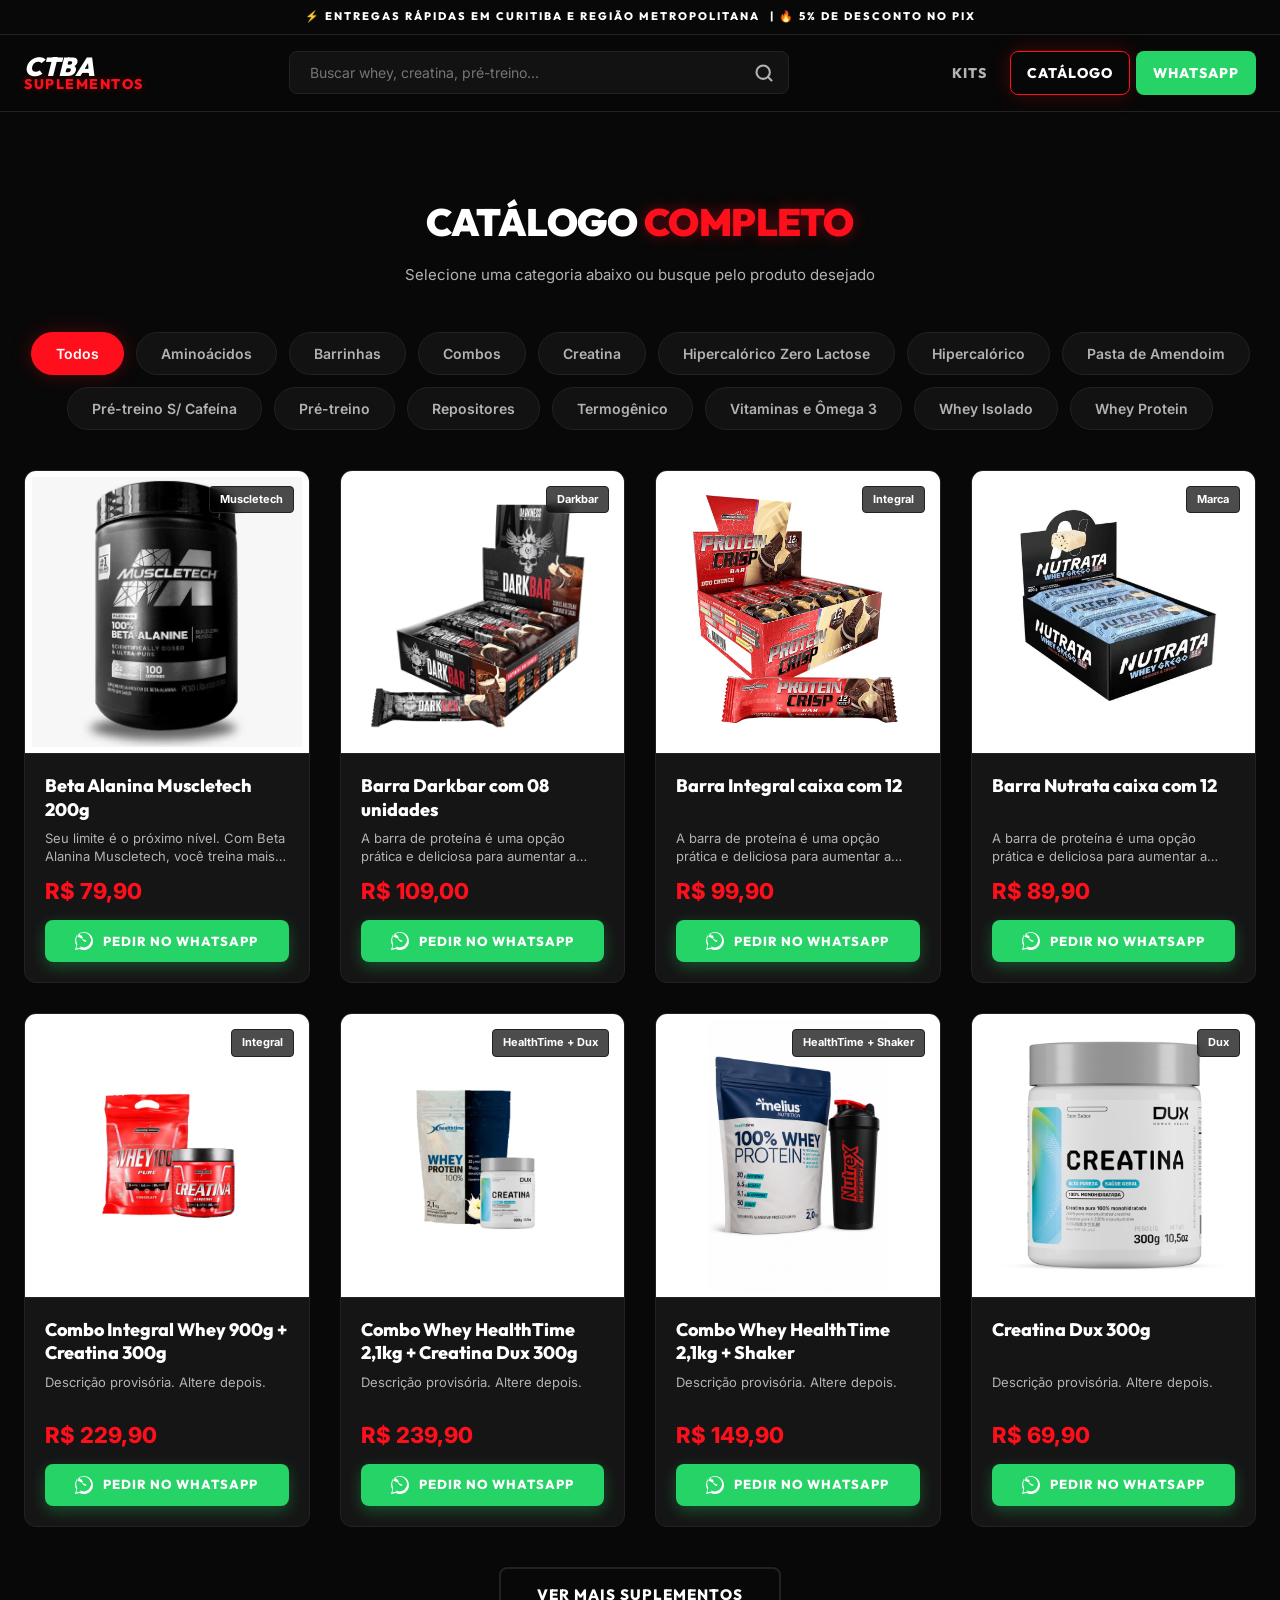
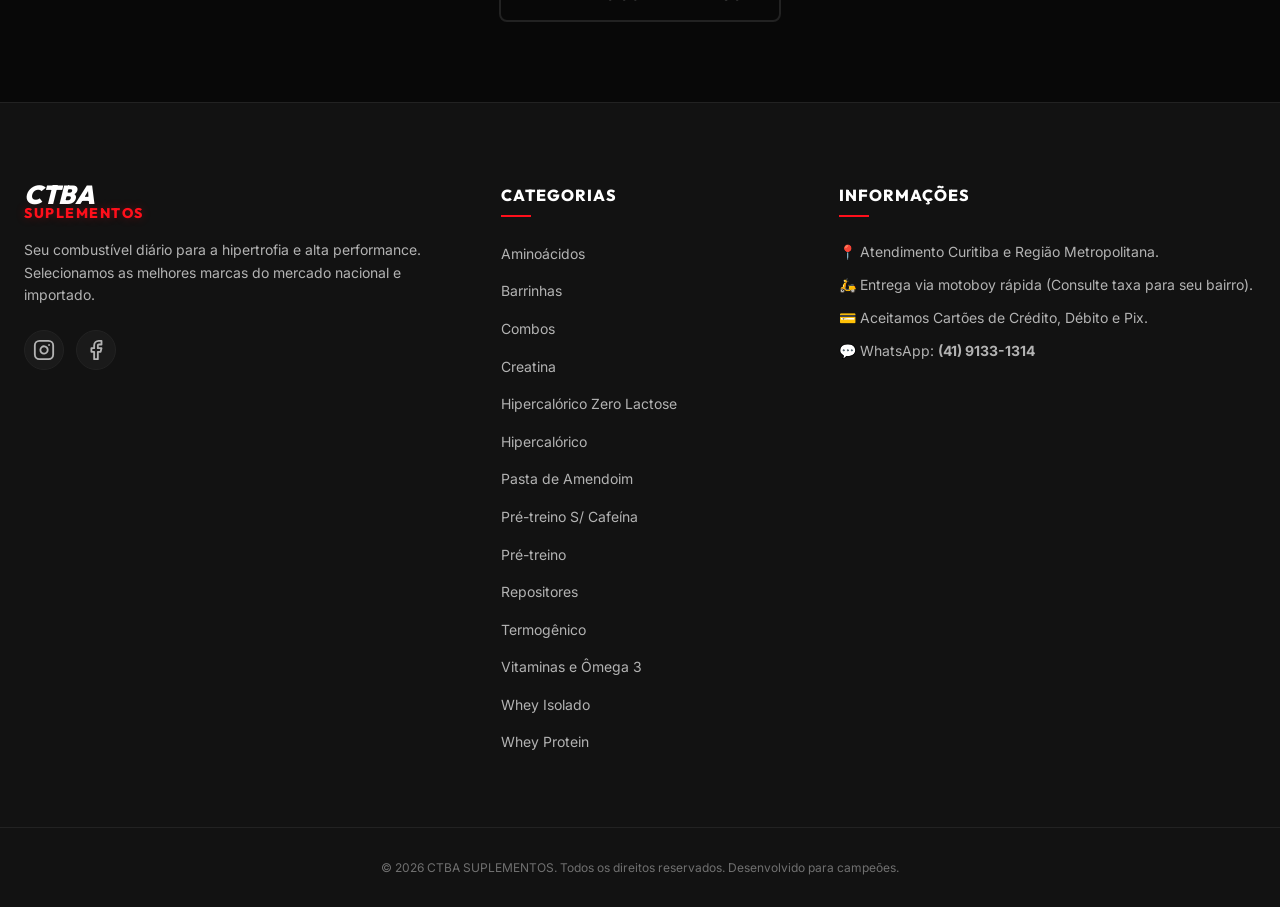
==== catalogo.html @ a67e17c1 "atualizacao catalogo" ====
<!DOCTYPE html>
<!-- teste de deploy -->
<html lang="pt-BR">
<head>
    <meta charset="UTF-8">
    <meta name="viewport" content="width=device-width, initial-scale=1.0">
    <meta name="description" content="Catálogo completo da Ctbasuplementos: whey, creatina, pré-treino, hipercalóricos, combos e mais. Escolha a categoria e peça direto no WhatsApp.">
    <title>Catálogo | Ctbasuplementos</title>
    <link rel="icon" type="image/jpeg" href="assets/favicon.jpg">
    <!-- Google Fonts: Outfit (heavy headlines) & Inter (clean reading) -->
    <link rel="preconnect" href="https://fonts.googleapis.com">
    <link rel="preconnect" href="https://fonts.gstatic.com" crossorigin>
    <link href="https://fonts.googleapis.com/css2?family=Inter:wght@300;400;500;600;700&family=Outfit:wght@600;800;900&display=swap" rel="stylesheet">
    <!-- Main Stylesheet -->
    <link rel="stylesheet" href="style.css">
</head>
<body data-page="catalogo">
    <!-- Top Alert Bar -->
    <div class="top-bar">
        <span>⚡ ENTREGAS RÁPIDAS EM CURITIBA E REGIÃO METROPOLITANA</span>
        <span class="desktop-only">| 🔥 5% DE DESCONTO NO PIX</span>
    </div>

    <!-- Header Section -->
    <header class="main-header">
        <div class="header-container">
            <a href="index.html" class="logo" aria-label="CTBA Suplementos - página inicial">
                <span class="logo-ctba">CTBA</span>
                <span class="logo-sups">SUPLEMENTOS</span>
            </a>

            <div class="search-container desktop-only">
                <input type="text" id="search-input-desktop" placeholder="Buscar whey, creatina, pré-treino...">
                <button class="search-btn" aria-label="Pesquisar">
                    <svg viewBox="0 0 24 24" width="20" height="20" stroke="currentColor" stroke-width="2.5" fill="none" stroke-linecap="round" stroke-linejoin="round"><circle cx="11" cy="11" r="8"></circle><line x1="21" y1="21" x2="16.65" y2="16.65"></line></svg>
                </button>
            </div>

            <!-- Menu principal: barra no desktop, painel com hambúrguer no celular -->
            <nav id="main-nav" class="main-nav" aria-label="Menu principal">
                <a href="index.html" class="nav-link">Kits</a>
                <a href="catalogo.html" class="nav-link active" aria-current="page">Catálogo</a>
                <a href="https://wa.me/554191331314?text=Ol%C3%A1%2C+gostaria+de+tirar+d%C3%BAvidas+sobre+suplementos%21" target="_blank" rel="noopener" class="nav-link nav-whatsapp">WhatsApp</a>
            </nav>

            <button id="menu-toggle" class="menu-toggle" aria-label="Abrir menu" aria-expanded="false" aria-controls="main-nav">
                <span class="menu-bar"></span>
                <span class="menu-bar"></span>
                <span class="menu-bar"></span>
            </button>
        </div>
    </header>

    <!-- Mobile Search Bar (Sticky/Visible on Mobile) -->
    <div class="mobile-search-bar container mobile-only">
        <div class="search-container">
            <input type="text" id="search-input-mobile" placeholder="Buscar whey, creatina, pré-treino...">
            <button class="search-btn" aria-label="Pesquisar">
                <svg viewBox="0 0 24 24" width="20" height="20" stroke="currentColor" stroke-width="2.5" fill="none" stroke-linecap="round" stroke-linejoin="round"><circle cx="11" cy="11" r="8"></circle><line x1="21" y1="21" x2="16.65" y2="16.65"></line></svg>
            </button>
        </div>
    </div>

    <!-- Catálogo completo com filtro por categoria -->
    <section id="catalogo" class="catalog-section container">
        <div class="section-header">
            <h1 class="section-title">CATÁLOGO <span class="highlight-text">COMPLETO</span></h1>
            <p class="section-subtitle">Selecione uma categoria abaixo ou busque pelo produto desejado</p>
        </div>

        <!-- Filtros por categoria (gerados a partir de CATEGORIES em produtos.js) -->
        <div id="category-filters" class="category-filters" role="group" aria-label="Filtrar por categoria"></div>

        <!-- Active Filters Indicator / Search Status -->
        <div id="search-status" class="search-status hidden">
            <span>Resultados para "<strong id="search-query-display"></strong>"</span>
            <button id="clear-search-btn">Limpar Filtro</button>
        </div>

        <!-- Products Grid -->
        <div id="products-grid" class="products-grid">
            <div class="loading-products">Carregando produtos...</div>
        </div>

        <div id="load-more-container" class="load-more-container hidden">
            <button id="load-more-btn" class="btn btn-outline btn-lg fade-in">Ver mais suplementos</button>
        </div>
    </section>

    <!-- Footer -->
    <footer class="main-footer">
        <div class="container footer-grid">
            <div class="footer-brand">
                <a href="index.html" class="logo">
                    <span class="logo-ctba">CTBA</span>
                    <span class="logo-sups">SUPLEMENTOS</span>
                </a>
                <p class="footer-desc">Seu combustível diário para a hipertrofia e alta performance. Selecionamos as melhores marcas do mercado nacional e importado.</p>
                <div class="social-links">
                    <a href="#" aria-label="Instagram">
                        <svg viewBox="0 0 24 24" width="22" height="22" stroke="currentColor" stroke-width="2" fill="none" stroke-linecap="round" stroke-linejoin="round"><rect x="2" y="2" width="20" height="20" rx="5" ry="5"></rect><path d="M16 11.37A4 4 0 1 1 12.63 8 4 4 0 0 1 16 11.37z"></path><line x1="17.5" y1="6.5" x2="17.51" y2="6.5"></line></svg>
                    </a>
                    <a href="#" aria-label="Facebook">
                        <svg viewBox="0 0 24 24" width="22" height="22" stroke="currentColor" stroke-width="2" fill="none" stroke-linecap="round" stroke-linejoin="round"><path d="M18 2h-3a5 5 0 0 0-5 5v3H7v4h3v8h4v-8h3l1-4h-4V7a1 1 0 0 1 1-1h3z"></path></svg>
                    </a>
                </div>
            </div>

            <div class="footer-links">
                <h4>Categorias</h4>
                <ul>
                    <li><a href="catalogo.html?categoria=aminoacidos" class="cat-link">Aminoácidos</a></li>
                    <li><a href="catalogo.html?categoria=barrinhas" class="cat-link">Barrinhas</a></li>
                    <li><a href="catalogo.html?categoria=combos" class="cat-link">Combos</a></li>
                    <li><a href="catalogo.html?categoria=creatina" class="cat-link">Creatina</a></li>
                    <li><a href="catalogo.html?categoria=hiper-sem-lac" class="cat-link">Hipercalórico Zero Lactose</a></li>
                    <li><a href="catalogo.html?categoria=hipercalorico" class="cat-link">Hipercalórico</a></li>
                    <li><a href="catalogo.html?categoria=pasta-de-amendoim" class="cat-link">Pasta de Amendoim</a></li>
                    <li><a href="catalogo.html?categoria=pre-sem-cafeina" class="cat-link">Pré-treino S/ Cafeína</a></li>
                    <li><a href="catalogo.html?categoria=pre-treino" class="cat-link">Pré-treino</a></li>
                    <li><a href="catalogo.html?categoria=repositores" class="cat-link">Repositores</a></li>
                    <li><a href="catalogo.html?categoria=termogenico" class="cat-link">Termogênico</a></li>
                    <li><a href="catalogo.html?categoria=vitaminas%20e%20omega%203" class="cat-link">Vitaminas e Ômega 3</a></li>
                    <li><a href="catalogo.html?categoria=whey-iso" class="cat-link">Whey Isolado</a></li>
                    <li><a href="catalogo.html?categoria=whey-protein" class="cat-link">Whey Protein</a></li>
                </ul>
            </div>

            <div class="footer-info">
                <h4>Informações</h4>
                <p>📍 Atendimento Curitiba e Região Metropolitana.</p>
                <p>🛵 Entrega via motoboy rápida (Consulte taxa para seu bairro).</p>
                <p>💳 Aceitamos Cartões de Crédito, Débito e Pix.</p>
                <p>💬 WhatsApp: <strong>(41) 9133-1314</strong></p>
            </div>
        </div>
        <div class="footer-bottom">
            <p>&copy; 2026 CTBA SUPLEMENTOS. Todos os direitos reservados. Desenvolvido para campeões.</p>
        </div>
    </footer>

    <!-- Scripts -->
    <script src="produtos.js"></script>
    <script src="app.js"></script>
</body>
</html>
---- style.css ----
/* ==========================================================================
   CTBA SUPLEMENTOS - Design System (Dark + Hardcore Red Theme)
   ========================================================================== */

:root {
    /* Color Palette */
    --bg-primary: #080808;
    --bg-secondary: #121212;
    --bg-tertiary: #1a1a1a;
    --bg-card: #151515;
    
    --accent-red: #ff0f1b;
    --accent-red-hover: #d1000b;
    --accent-red-rgb: 255, 15, 27;
    --accent-green: #25d366; /* WhatsApp Green */
    --accent-green-hover: #128c7e;
    
    --text-primary: #ffffff;
    --text-secondary: #b3b3b3;
    --text-muted: #707070;
    
    --border-color: #222222;
    --border-glow: rgba(255, 15, 27, 0.2);
    --border-glow-hover: rgba(255, 15, 27, 0.6);
    
    /* Typography */
    --font-headings: 'Outfit', 'Segoe UI Black', 'Impact', 'Arial Black', sans-serif;
    --font-body: 'Inter', 'Segoe UI', -apple-system, sans-serif;
    
    /* Transitions & Shadows */
    --transition-fast: 0.2s cubic-bezier(0.4, 0, 0.2, 1);
    --transition-smooth: 0.3s cubic-bezier(0.4, 0, 0.2, 1);
    --shadow-main: 0 10px 30px rgba(0, 0, 0, 0.7);
    --shadow-glow: 0 0 20px rgba(255, 15, 27, 0.25);
    --shadow-glow-strong: 0 0 35px rgba(255, 15, 27, 0.55);
}

/* ==========================================================================
   Base & Reset
   ========================================================================== */
* {
    margin: 0;
    padding: 0;
    box-sizing: border-box;
    scroll-behavior: smooth;
}

body {
    background-color: var(--bg-primary);
    color: var(--text-primary);
    font-family: var(--font-body);
    line-height: 1.6;
    overflow-x: hidden;
}

a {
    color: inherit;
    text-decoration: none;
    transition: var(--transition-fast);
}

button, input {
    font-family: inherit;
}

button {
    cursor: pointer;
    border: none;
    background: none;
    transition: var(--transition-fast);
}

.container {
    width: 100%;
    max-width: 1280px;
    margin: 0 auto;
    padding: 0 24px;
}

.highlight-text {
    color: var(--accent-red);
    text-shadow: 0 0 15px rgba(255, 15, 27, 0.4);
}

.hidden {
    display: none !important;
}

/* Scrollbar customization */
::-webkit-scrollbar {
    width: 8px;
}
::-webkit-scrollbar-track {
    background: var(--bg-primary);
}
::-webkit-scrollbar-thumb {
    background: var(--bg-tertiary);
    border-radius: 4px;
    border: 2px solid var(--bg-primary);
}
::-webkit-scrollbar-thumb:hover {
    background: var(--accent-red);
}

/* ==========================================================================
   Helper Utilities
   ========================================================================== */
.desktop-only {
    display: flex;
}
.mobile-only {
    display: none;
}

@media (max-width: 768px) {
    .desktop-only {
        display: none !important;
    }
    .mobile-only {
        display: block !important;
    }
}

/* ==========================================================================
   Top Alert Bar
   ========================================================================== */
.top-bar {
    background-color: var(--bg-primary);
    color: #fff;
    font-family: var(--font-headings);
    font-size: 11px;
    font-weight: 800;
    letter-spacing: 2px;
    text-align: center;
    padding: 8px 12px;
    border-bottom: 1px solid var(--border-color);
    display: flex;
    justify-content: center;
    align-items: center;
    gap: 10px;
}
.top-bar span {
    animation: pulseGlow 2s infinite alternate;
}

@keyframes pulseGlow {
    0% { opacity: 0.8; }
    100% { opacity: 1; text-shadow: 0 0 8px rgba(255, 15, 27, 0.5); }
}

/* ==========================================================================
   Header Section
   ========================================================================== */
.main-header {
    background-color: rgba(8, 8, 8, 0.9);
    backdrop-filter: blur(12px);
    border-bottom: 1px solid var(--border-color);
    position: sticky;
    top: 0;
    z-index: 100;
    transition: var(--transition-fast);
}

.header-container {
    max-width: 1280px;
    margin: 0 auto;
    padding: 16px 24px;
    display: flex;
    justify-content: space-between;
    align-items: center;
    gap: 20px;
}

/* Logo Design */
.logo {
    display: flex;
    flex-direction: column;
    line-height: 0.9;
    font-family: var(--font-headings);
}
.logo-ctba {
    font-size: 26px;
    font-weight: 900;
    font-style: italic;
    color: var(--text-primary);
    letter-spacing: -0.5px;
}
.logo-sups {
    font-size: 14px;
    font-weight: 800;
    color: var(--accent-red);
    letter-spacing: 1.5px;
    text-shadow: 0 0 10px rgba(255, 15, 27, 0.3);
}

/* Search Containers */
.search-container {
    position: relative;
    flex: 1;
    max-width: 500px;
    display: flex;
    align-items: center;
}

.search-container input {
    width: 100%;
    background-color: var(--bg-secondary);
    border: 1px solid var(--border-color);
    color: var(--text-primary);
    padding: 12px 50px 12px 20px;
    border-radius: 8px;
    font-size: 14px;
    outline: none;
    transition: var(--transition-fast);
}

.search-container input:focus {
    border-color: var(--accent-red);
    box-shadow: 0 0 15px rgba(255, 15, 27, 0.15);
}

.search-btn {
    position: absolute;
    right: 15px;
    color: var(--text-secondary);
    display: flex;
    align-items: center;
    justify-content: center;
}

.search-container input:focus + .search-btn {
    color: var(--accent-red);
}

/* Header Actions */
.cart-btn {
    background-color: var(--bg-secondary);
    border: 1px solid var(--border-color);
    color: var(--text-primary);
    padding: 10px 16px;
    border-radius: 8px;
    display: flex;
    align-items: center;
    gap: 12px;
    position: relative;
}

.cart-btn:hover {
    border-color: var(--accent-red);
    box-shadow: var(--shadow-glow);
}

.cart-icon-wrapper {
    position: relative;
    display: inline-flex;
}

.cart-badge {
    background-color: var(--accent-red);
    color: #fff;
    font-family: var(--font-headings);
    font-size: 10px;
    font-weight: 900;
    min-width: 18px;
    height: 18px;
    padding: 0 4px;
    border-radius: 50%;
    display: flex;
    justify-content: center;
    align-items: center;
    position: absolute;
    top: -8px;
    right: -10px;
    border: 2px solid var(--bg-secondary);
    animation: badgePop 0.3s cubic-bezier(0.175, 0.885, 0.32, 1.275);
}

.cart-label {
    font-size: 14px;
    font-weight: 700;
    letter-spacing: 0.5px;
}

@keyframes badgePop {
    0% { transform: scale(0); }
    100% { transform: scale(1); }
}

/* Mobile Search Bar */
.mobile-search-bar {
    padding: 12px 24px;
    border-bottom: 1px solid var(--border-color);
}
.mobile-search-bar .search-container {
    max-width: 100%;
}

/* ==========================================================================
   Hero Section
   ========================================================================== */
.hero-section {
    position: relative;
    padding: 120px 0 100px 0;
    background: radial-gradient(circle at 70% 30%, rgba(255, 15, 27, 0.15) 0%, rgba(8, 8, 8, 0) 60%),
                linear-gradient(rgba(0,0,0,0.6), rgba(8, 8, 8, 1)),
                url('https://images.unsplash.com/photo-1517838277536-f5f99be501cd?q=80&w=1920&auto=format&fit=crop');
    background-size: cover;
    background-position: center;
    border-bottom: 1px solid var(--border-color);
    display: flex;
    align-items: center;
    overflow: hidden;
}

.hero-overlay {
    position: absolute;
    top: 0;
    left: 0;
    width: 100%;
    height: 100%;
    background: radial-gradient(ellipse at center, rgba(0, 0, 0, 0.2) 0%, rgba(8, 8, 8, 0.95) 100%);
    pointer-events: none;
}

.hero-content {
    position: relative;
    z-index: 2;
    max-width: 700px;
}

.hero-tag {
    color: var(--accent-red);
    font-family: var(--font-headings);
    font-weight: 900;
    letter-spacing: 3px;
    font-size: 13px;
    text-transform: uppercase;
    display: inline-block;
    margin-bottom: 15px;
    border-left: 3px solid var(--accent-red);
    padding-left: 10px;
}

.hero-title {
    font-family: var(--font-headings);
    font-size: 56px;
    font-weight: 900;
    line-height: 1.1;
    letter-spacing: -1px;
    margin-bottom: 20px;
}

.hero-subtitle {
    font-size: 18px;
    color: var(--text-secondary);
    margin-bottom: 35px;
    max-width: 600px;
}

.hero-buttons {
    display: flex;
    flex-wrap: wrap;
    gap: 15px;
}

/* ==========================================================================
   Buttons
   ========================================================================== */
.btn {
    display: inline-flex;
    align-items: center;
    justify-content: center;
    font-family: var(--font-headings);
    font-weight: 800;
    letter-spacing: 1px;
    border-radius: 8px;
    transition: var(--transition-smooth);
    padding: 12px 28px;
    font-size: 14px;
    text-transform: uppercase;
    gap: 10px;
}

.btn-lg {
    padding: 16px 36px;
    font-size: 15px;
}

.btn-sm {
    padding: 8px 18px;
    font-size: 12px;
}

.btn-primary {
    background-color: var(--accent-red);
    color: #fff;
    box-shadow: var(--shadow-glow);
}

.btn-primary:hover {
    background-color: var(--accent-red-hover);
    box-shadow: var(--shadow-glow-strong);
    transform: translateY(-2px);
}

.btn-outline {
    background-color: transparent;
    color: var(--text-primary);
    border: 2px solid var(--border-color);
}

.btn-outline:hover {
    border-color: var(--text-primary);
    transform: translateY(-2px);
}

.btn-success {
    background-color: var(--accent-green);
    color: #fff;
    box-shadow: 0 5px 15px rgba(37, 211, 102, 0.3);
}

.btn-success:hover {
    background-color: var(--accent-green-hover);
    box-shadow: 0 5px 25px rgba(37, 211, 102, 0.5);
    transform: translateY(-2px);
}

.btn-block {
    width: 100%;
}

.btn:disabled {
    background-color: var(--bg-tertiary) !important;
    color: var(--text-muted) !important;
    cursor: not-allowed;
    transform: none !important;
    box-shadow: none !important;
    border-color: var(--border-color) !important;
}

/* ==========================================================================
   Catalog & Filters Section
   ========================================================================== */
.catalog-section {
    padding: 80px 24px;
}

.section-header {
    text-align: center;
    margin-bottom: 45px;
}

.section-title {
    font-family: var(--font-headings);
    font-size: 38px;
    font-weight: 900;
    letter-spacing: -0.5px;
    margin-bottom: 10px;
}

.section-subtitle {
    color: var(--text-secondary);
    font-size: 15px;
}

/* Filters List */
.category-filters {
    display: flex;
    justify-content: center;
    flex-wrap: wrap;
    gap: 12px;
    margin-bottom: 40px;
}

.filter-btn {
    background-color: var(--bg-secondary);
    color: var(--text-secondary);
    border: 1px solid var(--border-color);
    padding: 12px 24px;
    border-radius: 30px;
    font-size: 14px;
    font-weight: 600;
    display: flex;
    align-items: center;
    gap: 10px;
    transition: var(--transition-fast);
}

.filter-btn:hover {
    color: var(--text-primary);
    border-color: var(--text-secondary);
    background-color: var(--bg-tertiary);
}

.filter-btn.active {
    background-color: var(--accent-red);
    color: #fff;
    border-color: var(--accent-red);
    box-shadow: var(--shadow-glow);
}

/* Active Search Status Indicator */
.search-status {
    display: flex;
    justify-content: space-between;
    align-items: center;
    background-color: var(--bg-secondary);
    border: 1px solid var(--border-color);
    padding: 12px 20px;
    border-radius: 8px;
    margin-bottom: 30px;
    font-size: 14px;
}
.search-status button {
    color: var(--accent-red);
    font-weight: 700;
}
.search-status button:hover {
    text-decoration: underline;
}

/* ==========================================================================
   Products Grid & Cards
   ========================================================================== */
.products-grid {
    display: grid;
    grid-template-columns: repeat(auto-fill, minmax(280px, 1fr));
    gap: 30px;
    min-height: 300px;
}

.loading-products {
    grid-column: 1 / -1;
    text-align: center;
    padding: 60px 0;
    color: var(--text-secondary);
    font-size: 16px;
    display: flex;
    flex-direction: column;
    align-items: center;
    gap: 15px;
}

/* Load More */
.load-more-container {
    display: flex;
    justify-content: center;
    margin-top: 40px;
}

.fade-in {
    animation: fadeIn 0.8s ease-in-out;
}

@keyframes fadeIn {
    from { opacity: 0; transform: translateY(10px); }
    to { opacity: 1; transform: translateY(0); }
}

/* Card Design */
.product-card {
    background-color: var(--bg-card);
    border: 1px solid var(--border-color);
    border-radius: 12px;
    overflow: hidden;
    display: flex;
    flex-direction: column;
    transition: var(--transition-smooth);
    position: relative;
}

.product-card:hover {
    transform: translateY(-8px);
    border-color: var(--accent-red);
    box-shadow: var(--shadow-glow);
}

.product-badge {
    position: absolute;
    top: 15px;
    left: 15px;
    background-color: var(--accent-red);
    color: #fff;
    font-family: var(--font-headings);
    font-size: 11px;
    font-weight: 900;
    letter-spacing: 1px;
    padding: 4px 10px;
    border-radius: 4px;
    z-index: 10;
}

.product-brand {
    position: absolute;
    top: 15px;
    right: 15px;
    background-color: rgba(0, 0, 0, 0.7);
    backdrop-filter: blur(4px);
    border: 1px solid var(--border-color);
    color: var(--text-primary);
    font-size: 11px;
    font-weight: 700;
    padding: 4px 10px;
    border-radius: 4px;
    z-index: 10;
}

/* Card Image Area */
.product-image-container {
    width: 100%;
    aspect-ratio: 1;
    overflow: hidden;
    position: relative;
    background-color: #0b0b0b;
    border-bottom: 1px solid var(--border-color);
}

.product-image-container img {
    width: 100%;
    height: 100%;
    object-fit: cover;
    transition: transform 0.5s cubic-bezier(0.4, 0, 0.2, 1);
}

.product-card:hover .product-image-container img {
    transform: scale(1.06);
}

/* Card Body Content */
.product-details {
    padding: 20px;
    display: flex;
    flex-direction: column;
    flex: 1;
}

.product-title {
    font-family: var(--font-headings);
    font-size: 18px;
    font-weight: 800;
    line-height: 1.3;
    margin-bottom: 8px;
    color: var(--text-primary);
    display: -webkit-box;
    -webkit-line-clamp: 2;
    line-clamp: 2;
    -webkit-box-orient: vertical;
    overflow: hidden;
    height: 46px; /* consistent title sizing */
}

.product-description {
    font-size: 13px;
    color: var(--text-secondary);
    margin-bottom: 15px;
    line-height: 1.4;
    display: -webkit-box;
    -webkit-line-clamp: 2;
    line-clamp: 2;
    -webkit-box-orient: vertical;
    overflow: hidden;
    height: 36px;
}

/* Prices */
.product-price-box {
    margin-top: auto;
    margin-bottom: 18px;
    display: flex;
    flex-direction: column;
}

.old-price {
    font-size: 13px;
    color: var(--text-muted);
    text-decoration: line-through;
    margin-bottom: 2px;
}

.current-price {
    font-size: 22px;
    font-weight: 800;
    color: var(--accent-red);
    line-height: 1;
}

.pix-note {
    font-size: 11px;
    color: var(--text-secondary);
    margin-top: 4px;
}

/* Card CTA Buttons */
.product-actions {
    display: grid;
    grid-template-columns: 1fr auto;
    gap: 8px;
}

.product-actions .btn-primary {
    font-size: 12px;
    padding: 10px 14px;
}

.product-actions .btn-add-cart {
    background-color: var(--bg-tertiary);
    border: 1px solid var(--border-color);
    color: var(--text-primary);
    width: 42px;
    height: 42px;
    border-radius: 8px;
    display: flex;
    justify-content: center;
    align-items: center;
}

.product-actions .btn-add-cart:hover {
    border-color: var(--accent-red);
    color: var(--accent-red);
    background-color: rgba(255, 15, 27, 0.05);
}

/* ==========================================================================
   Virtual Cart Drawer
   ========================================================================== */
.cart-drawer {
    position: fixed;
    top: 0;
    right: 0;
    width: 100%;
    height: 100%;
    z-index: 1000;
    visibility: hidden;
    transition: visibility var(--transition-smooth);
}

.cart-drawer.active {
    visibility: visible;
}

.cart-overlay {
    position: absolute;
    top: 0;
    left: 0;
    width: 100%;
    height: 100%;
    background-color: rgba(0, 0, 0, 0.75);
    backdrop-filter: blur(6px);
    opacity: 0;
    transition: opacity var(--transition-smooth);
}

.cart-drawer.active .cart-overlay {
    opacity: 1;
}

.cart-content {
    position: absolute;
    top: 0;
    right: -450px;
    width: 100%;
    max-width: 450px;
    height: 100%;
    background-color: var(--bg-secondary);
    border-left: 1px solid var(--border-color);
    box-shadow: -10px 0 40px rgba(0, 0, 0, 0.8);
    display: flex;
    flex-direction: column;
    transition: right var(--transition-smooth);
}

.cart-drawer.active .cart-content {
    right: 0;
}

/* Cart Header */
.cart-header {
    padding: 24px;
    border-bottom: 1px solid var(--border-color);
    display: flex;
    justify-content: space-between;
    align-items: center;
}

.cart-header h3 {
    font-family: var(--font-headings);
    font-size: 20px;
    font-weight: 800;
}

.close-btn {
    color: var(--text-secondary);
    padding: 4px;
    border-radius: 50%;
    display: flex;
    align-items: center;
    justify-content: center;
}

.close-btn:hover {
    color: var(--accent-red);
    background-color: var(--bg-tertiary);
}

/* Cart Items Container */
.cart-items {
    flex: 1;
    overflow-y: auto;
    padding: 24px;
    display: flex;
    flex-direction: column;
    gap: 20px;
}

.cart-empty-message {
    text-align: center;
    margin: auto 0;
    color: var(--text-secondary);
    display: flex;
    flex-direction: column;
    align-items: center;
    gap: 15px;
}
.cart-empty-message p {
    font-size: 14px;
}

/* Cart Item Card */
.cart-item {
    display: flex;
    gap: 16px;
    border-bottom: 1px solid var(--border-color);
    padding-bottom: 20px;
}

.cart-item-img {
    width: 70px;
    height: 70px;
    border-radius: 8px;
    border: 1px solid var(--border-color);
    overflow: hidden;
    background-color: var(--bg-primary);
}

.cart-item-img img {
    width: 100%;
    height: 100%;
    object-fit: cover;
}

.cart-item-info {
    flex: 1;
    display: flex;
    flex-direction: column;
}

.cart-item-title {
    font-family: var(--font-headings);
    font-size: 14px;
    font-weight: 700;
    color: var(--text-primary);
    margin-bottom: 4px;
    line-height: 1.3;
}

.cart-item-brand {
    font-size: 11px;
    color: var(--text-muted);
    margin-bottom: 6px;
}

.cart-item-price {
    font-size: 16px;
    font-weight: 700;
    color: var(--accent-red);
}

.cart-item-actions {
    display: flex;
    justify-content: space-between;
    align-items: center;
    margin-top: 10px;
}

/* Quantity controls */
.quantity-control {
    display: flex;
    align-items: center;
    border: 1px solid var(--border-color);
    background-color: var(--bg-tertiary);
    border-radius: 6px;
    overflow: hidden;
}

.qty-btn {
    color: var(--text-primary);
    width: 28px;
    height: 28px;
    display: flex;
    align-items: center;
    justify-content: center;
    font-weight: 700;
}

.qty-btn:hover {
    background-color: var(--bg-card);
    color: var(--accent-red);
}

.qty-value {
    font-size: 13px;
    font-weight: 700;
    width: 32px;
    text-align: center;
}

.btn-remove-item {
    color: var(--text-muted);
    font-size: 12px;
    font-weight: 600;
    display: flex;
    align-items: center;
    gap: 4px;
}
.btn-remove-item:hover {
    color: var(--accent-red);
}

/* Cart Footer */
.cart-footer {
    padding: 24px;
    background-color: var(--bg-tertiary);
    border-top: 1px solid var(--border-color);
}

.cart-summary-row {
    display: flex;
    justify-content: space-between;
    margin-bottom: 12px;
    font-size: 14px;
    color: var(--text-secondary);
}

.total-row {
    margin-top: 16px;
    padding-top: 16px;
    border-top: 1px solid var(--border-color);
    font-family: var(--font-headings);
    font-size: 18px;
    font-weight: 800;
    color: var(--text-primary);
}

.total-price {
    color: var(--accent-red);
    font-size: 24px;
}

.promo-discount {
    color: var(--accent-green);
}

.payment-note {
    display: flex;
    gap: 8px;
    font-size: 12px;
    color: var(--text-secondary);
    margin-top: 16px;
    margin-bottom: 20px;
    line-height: 1.4;
}

.info-icon {
    flex-shrink: 0;
    margin-top: 2px;
}

/* ==========================================================================
   Product Modal Quick View
   ========================================================================== */
.modal {
    position: fixed;
    top: 0;
    left: 0;
    width: 100%;
    height: 100%;
    z-index: 1100;
    display: flex;
    justify-content: center;
    align-items: center;
    visibility: hidden;
    transition: visibility var(--transition-fast);
}

.modal.active {
    visibility: visible;
}

.modal-overlay {
    position: absolute;
    width: 100%;
    height: 100%;
    background-color: rgba(0, 0, 0, 0.85);
    backdrop-filter: blur(8px);
    opacity: 0;
    transition: opacity var(--transition-fast);
}

.modal.active .modal-overlay {
    opacity: 1;
}

.modal-content {
    background-color: var(--bg-secondary);
    border: 1px solid var(--border-color);
    width: 90%;
    max-width: 800px;
    border-radius: 16px;
    overflow: hidden;
    position: relative;
    z-index: 10;
    transform: scale(0.9);
    transition: transform var(--transition-smooth);
    max-height: 90vh;
    overflow-y: auto;
}

.modal.active .modal-content {
    transform: scale(1);
    box-shadow: var(--shadow-glow-strong);
}

.modal-content .close-btn {
    position: absolute;
    top: 15px;
    right: 15px;
    z-index: 20;
}

.modal-body {
    padding: 40px;
}

/* Modal Layout Grid */
.modal-grid {
    display: grid;
    grid-template-columns: 1fr 1.2fr;
    gap: 32px;
}

@media (max-width: 768px) {
    .modal-grid {
        grid-template-columns: 1fr;
        gap: 20px;
    }
    .modal-body {
        padding: 24px;
    }
}

.modal-img-container {
    border-radius: 8px;
    border: 1px solid var(--border-color);
    overflow: hidden;
    background-color: var(--bg-primary);
    aspect-ratio: 1;
}

.modal-img-container img {
    width: 100%;
    height: 100%;
    object-fit: cover;
}

.modal-info {
    display: flex;
    flex-direction: column;
}

.modal-brand {
    color: var(--accent-red);
    font-family: var(--font-headings);
    font-weight: 800;
    letter-spacing: 1px;
    font-size: 13px;
    margin-bottom: 8px;
    text-transform: uppercase;
}

.modal-title {
    font-family: var(--font-headings);
    font-size: 28px;
    font-weight: 900;
    line-height: 1.2;
    margin-bottom: 12px;
}

.modal-benefit-badge {
    align-self: flex-start;
    background-color: var(--bg-tertiary);
    border: 1px solid var(--border-color);
    padding: 6px 12px;
    border-radius: 4px;
    font-size: 12px;
    font-weight: 600;
    margin-bottom: 16px;
}

.modal-desc {
    color: var(--text-secondary);
    font-size: 14px;
    margin-bottom: 24px;
    line-height: 1.6;
}

.modal-details-table {
    border: 1px solid var(--border-color);
    border-radius: 6px;
    overflow: hidden;
    margin-bottom: 24px;
    font-size: 13px;
}

.table-row {
    display: grid;
    grid-template-columns: 1fr 1fr;
    border-bottom: 1px solid var(--border-color);
}
.table-row:last-child {
    border-bottom: none;
}

.table-row span {
    padding: 10px 14px;
}

.table-row span:first-child {
    background-color: var(--bg-tertiary);
    color: var(--text-secondary);
    font-weight: 600;
}

.modal-price-box {
    display: flex;
    justify-content: space-between;
    align-items: center;
    border-top: 1px solid var(--border-color);
    padding-top: 20px;
    margin-top: auto;
    margin-bottom: 24px;
}

.modal-price-box .current-price {
    font-size: 32px;
}

/* ==========================================================================
   Footer Section
   ========================================================================== */
.main-footer {
    background-color: var(--bg-secondary);
    border-top: 1px solid var(--border-color);
    padding: 80px 0 0 0;
}

.footer-grid {
    display: grid;
    grid-template-columns: 1.5fr 1fr 1.5fr;
    gap: 60px;
    margin-bottom: 60px;
}

@media (max-width: 992px) {
    .footer-grid {
        grid-template-columns: 1fr 1fr;
        gap: 40px;
    }
}
@media (max-width: 576px) {
    .footer-grid {
        grid-template-columns: 1fr;
        gap: 30px;
    }
}

.footer-brand .logo {
    margin-bottom: 20px;
}

.footer-desc {
    color: var(--text-secondary);
    font-size: 14px;
    margin-bottom: 24px;
    line-height: 1.6;
}

.social-links {
    display: flex;
    gap: 12px;
}

.social-links a {
    width: 40px;
    height: 40px;
    border-radius: 50%;
    background-color: var(--bg-tertiary);
    border: 1px solid var(--border-color);
    display: flex;
    justify-content: center;
    align-items: center;
    color: var(--text-secondary);
}

.social-links a:hover {
    color: #fff;
    border-color: var(--accent-red);
    background-color: var(--accent-red);
    box-shadow: var(--shadow-glow);
}

.footer-links h4, .footer-info h4 {
    font-family: var(--font-headings);
    font-size: 16px;
    font-weight: 800;
    text-transform: uppercase;
    letter-spacing: 1px;
    margin-bottom: 24px;
    position: relative;
    padding-bottom: 8px;
}

.footer-links h4::after, .footer-info h4::after {
    content: '';
    position: absolute;
    left: 0;
    bottom: 0;
    width: 30px;
    height: 2px;
    background-color: var(--accent-red);
}

.footer-links ul {
    list-style: none;
}

.footer-links ul li {
    margin-bottom: 12px;
}

.footer-links ul li a {
    color: var(--text-secondary);
    font-size: 14px;
}

.footer-links ul li a:hover {
    color: var(--accent-red);
    padding-left: 5px;
}

.footer-info p {
    color: var(--text-secondary);
    font-size: 14px;
    margin-bottom: 12px;
    line-height: 1.5;
}

.footer-bottom {
    border-top: 1px solid var(--border-color);
    padding: 30px 24px;
    text-align: center;
    font-size: 12px;
    color: var(--text-muted);
}

/* ==========================================================================
   Menu de navegação, cards sem corte e ajustes mobile (kits + catálogo)
   ========================================================================== */
html {
    scroll-padding-top: 90px; /* links âncora (#kits) não ficam atrás do cabeçalho fixo */
}

/* ---- Menu principal (desktop: barra horizontal) ---- */
.main-nav {
    display: flex;
    align-items: center;
    gap: 6px;
}

.nav-link {
    font-family: var(--font-headings);
    font-weight: 800;
    font-size: 14px;
    letter-spacing: 1px;
    text-transform: uppercase;
    color: var(--text-secondary);
    padding: 10px 16px;
    border-radius: 8px;
    border: 1px solid transparent;
    white-space: nowrap;
}

.nav-link:hover {
    color: var(--text-primary);
    background-color: var(--bg-secondary);
}

.nav-link.active {
    color: var(--text-primary);
    border-color: var(--accent-red);
    box-shadow: var(--shadow-glow);
}

.nav-link.nav-whatsapp {
    background-color: var(--accent-green);
    color: #fff;
}

.nav-link.nav-whatsapp:hover {
    background-color: var(--accent-green-hover);
}

.nav-link:focus-visible,
.menu-toggle:focus-visible,
.btn:focus-visible,
.filter-btn:focus-visible {
    outline: 2px solid var(--accent-red);
    outline-offset: 2px;
}

/* Botão hambúrguer: escondido no desktop */
.menu-toggle {
    display: none;
    width: 44px;
    height: 44px;
    flex-shrink: 0;
    flex-direction: column;
    align-items: center;
    justify-content: center;
    gap: 5px;
    background-color: var(--bg-secondary);
    border: 1px solid var(--border-color);
    border-radius: 8px;
}

.menu-toggle:hover {
    border-color: var(--accent-red);
}

.menu-bar {
    display: block;
    width: 22px;
    height: 2px;
    background-color: var(--text-primary);
    border-radius: 2px;
    transition: transform var(--transition-fast), opacity var(--transition-fast);
}

.menu-toggle.open .menu-bar:nth-child(1) { transform: translateY(7px) rotate(45deg); }
.menu-toggle.open .menu-bar:nth-child(2) { opacity: 0; }
.menu-toggle.open .menu-bar:nth-child(3) { transform: translateY(-7px) rotate(-45deg); }

/* ---- Cards: imagem inteira (sem corte), título completo, botão de pedido ---- */
.product-image-container {
    background-color: #fff; /* as fotos dos produtos têm fundo branco */
}

.product-image-container img {
    object-fit: contain;
    padding: 6px;
}

.image-placeholder {
    width: 100%;
    height: 100%;
    display: flex;
    align-items: center;
    justify-content: center;
    text-align: center;
    padding: 12px;
    background-color: var(--bg-tertiary);
    color: var(--text-muted);
    font-size: 13px;
    font-weight: 600;
}

.product-brand {
    max-width: calc(100% - 30px);
    white-space: nowrap;
    overflow: hidden;
    text-overflow: ellipsis;
}

.product-title {
    height: auto;
    min-height: calc(1.3em * 2);
    -webkit-line-clamp: 3;
    line-clamp: 3;
}

.product-description {
    height: auto;
    min-height: calc(1.4em * 2);
    cursor: pointer;
}

/* Toque na descrição mostra o texto completo */
.product-description.expanded {
    display: block;
    -webkit-line-clamp: unset;
    line-clamp: unset;
    overflow: visible;
}

.product-actions {
    grid-template-columns: 1fr; /* um único botão: Pedir no WhatsApp */
}

.btn-order {
    width: 100%;
    font-size: 13px;
    padding: 12px 14px;
    line-height: 1.2;
    text-align: center;
}

.btn-order svg {
    flex-shrink: 0;
}

.load-more-container {
    flex-wrap: wrap;
}

/* ---- Tablet pequeno / desktop estreito ---- */
@media (max-width: 992px) {
    .nav-link {
        padding: 8px 10px;
        font-size: 13px;
        letter-spacing: 0.5px;
    }
}

/* ---- Celular ---- */
@media (max-width: 768px) {
    .top-bar {
        font-size: 10px;
        letter-spacing: 1px;
        padding: 8px 10px;
    }

    .header-container {
        padding: 12px 16px;
        gap: 12px;
    }

    .logo-ctba { font-size: 22px; }
    .logo-sups { font-size: 12px; }

    .mobile-search-bar {
        padding: 10px 16px;
    }

    .menu-toggle {
        display: flex;
    }

    /* Menu vira um painel logo abaixo do cabeçalho */
    .main-nav {
        display: none;
        position: absolute;
        top: 100%;
        left: 0;
        right: 0;
        flex-direction: column;
        align-items: stretch;
        gap: 4px;
        padding: 10px 16px 16px;
        background-color: var(--bg-primary); /* fundo sólido: não deixa a busca/hero aparecer por trás */
        border-bottom: 1px solid var(--border-color);
        box-shadow: var(--shadow-main);
        max-height: calc(100vh - 80px);
        overflow-y: auto;
    }

    .main-nav.open {
        display: flex;
    }

    .nav-link {
        display: flex;
        align-items: center;
        min-height: 48px;
        padding: 12px 14px;
        font-size: 15px;
        letter-spacing: 1px;
    }

    .nav-link.nav-whatsapp {
        justify-content: center;
        margin-top: 6px;
    }

    /* Hero mais compacto */
    .hero-section {
        padding: 56px 0 48px 0;
    }

    .hero-tag {
        font-size: 11px;
        letter-spacing: 2px;
    }

    .hero-title {
        font-size: 34px;
        letter-spacing: -0.5px;
    }

    .hero-subtitle {
        font-size: 15px;
        margin-bottom: 24px;
    }

    .hero-buttons {
        flex-direction: column;
        gap: 10px;
    }

    .hero-buttons .btn-lg {
        width: 100%;
        padding: 14px 20px;
        font-size: 14px;
    }

    /* Seções */
    .catalog-section {
        padding: 40px 16px;
    }

    .section-header {
        margin-bottom: 24px;
    }

    .section-title {
        font-size: 26px;
    }

    .section-subtitle {
        font-size: 14px;
    }

    /* Filtros: uma linha que rola para o lado, sem ocupar a tela toda */
    .category-filters {
        flex-wrap: nowrap;
        justify-content: flex-start;
        overflow-x: auto;
        gap: 8px;
        margin: 0 -16px 24px;
        padding: 0 16px 8px;
        scrollbar-width: none;
        -webkit-overflow-scrolling: touch;
    }

    .category-filters::-webkit-scrollbar {
        display: none;
    }

    .filter-btn {
        flex: 0 0 auto;
        padding: 10px 16px;
        font-size: 13px;
        white-space: nowrap;
    }

    .search-status {
        font-size: 13px;
        gap: 12px;
        padding: 10px 14px;
        margin-bottom: 20px;
    }

    /* Cards: 2 colunas */
    .products-grid {
        grid-template-columns: repeat(2, minmax(0, 1fr));
        gap: 12px;
        min-height: 0;
    }

    .product-card:hover {
        transform: none;
    }

    .product-card:hover .product-image-container img {
        transform: none;
    }

    .product-brand {
        top: 8px;
        right: 8px;
        font-size: 10px;
        padding: 3px 8px;
    }

    .product-badge {
        top: 8px;
        left: 8px;
        font-size: 10px;
        padding: 3px 8px;
    }

    .product-details {
        padding: 12px;
    }

    .product-title {
        font-size: 14px;
        margin-bottom: 6px;
    }

    .product-description {
        font-size: 12px;
        margin-bottom: 10px;
    }

    .product-price-box {
        margin-bottom: 12px;
    }

    .current-price {
        font-size: 19px;
    }

    .btn-order {
        font-size: 12px;
        letter-spacing: 0.3px;
        padding: 12px 8px;
        gap: 6px;
    }

    .load-more-container .btn {
        width: 100%;
    }

    /* Rodapé: categorias em duas colunas para não ficar uma lista enorme */
    .main-footer {
        padding-top: 48px;
    }

    .footer-links ul {
        columns: 2;
        column-gap: 16px;
    }
}

/* Telas muito estreitas: 1 coluna */
@media (max-width: 340px) {
    .products-grid {
        grid-template-columns: 1fr;
    }
}
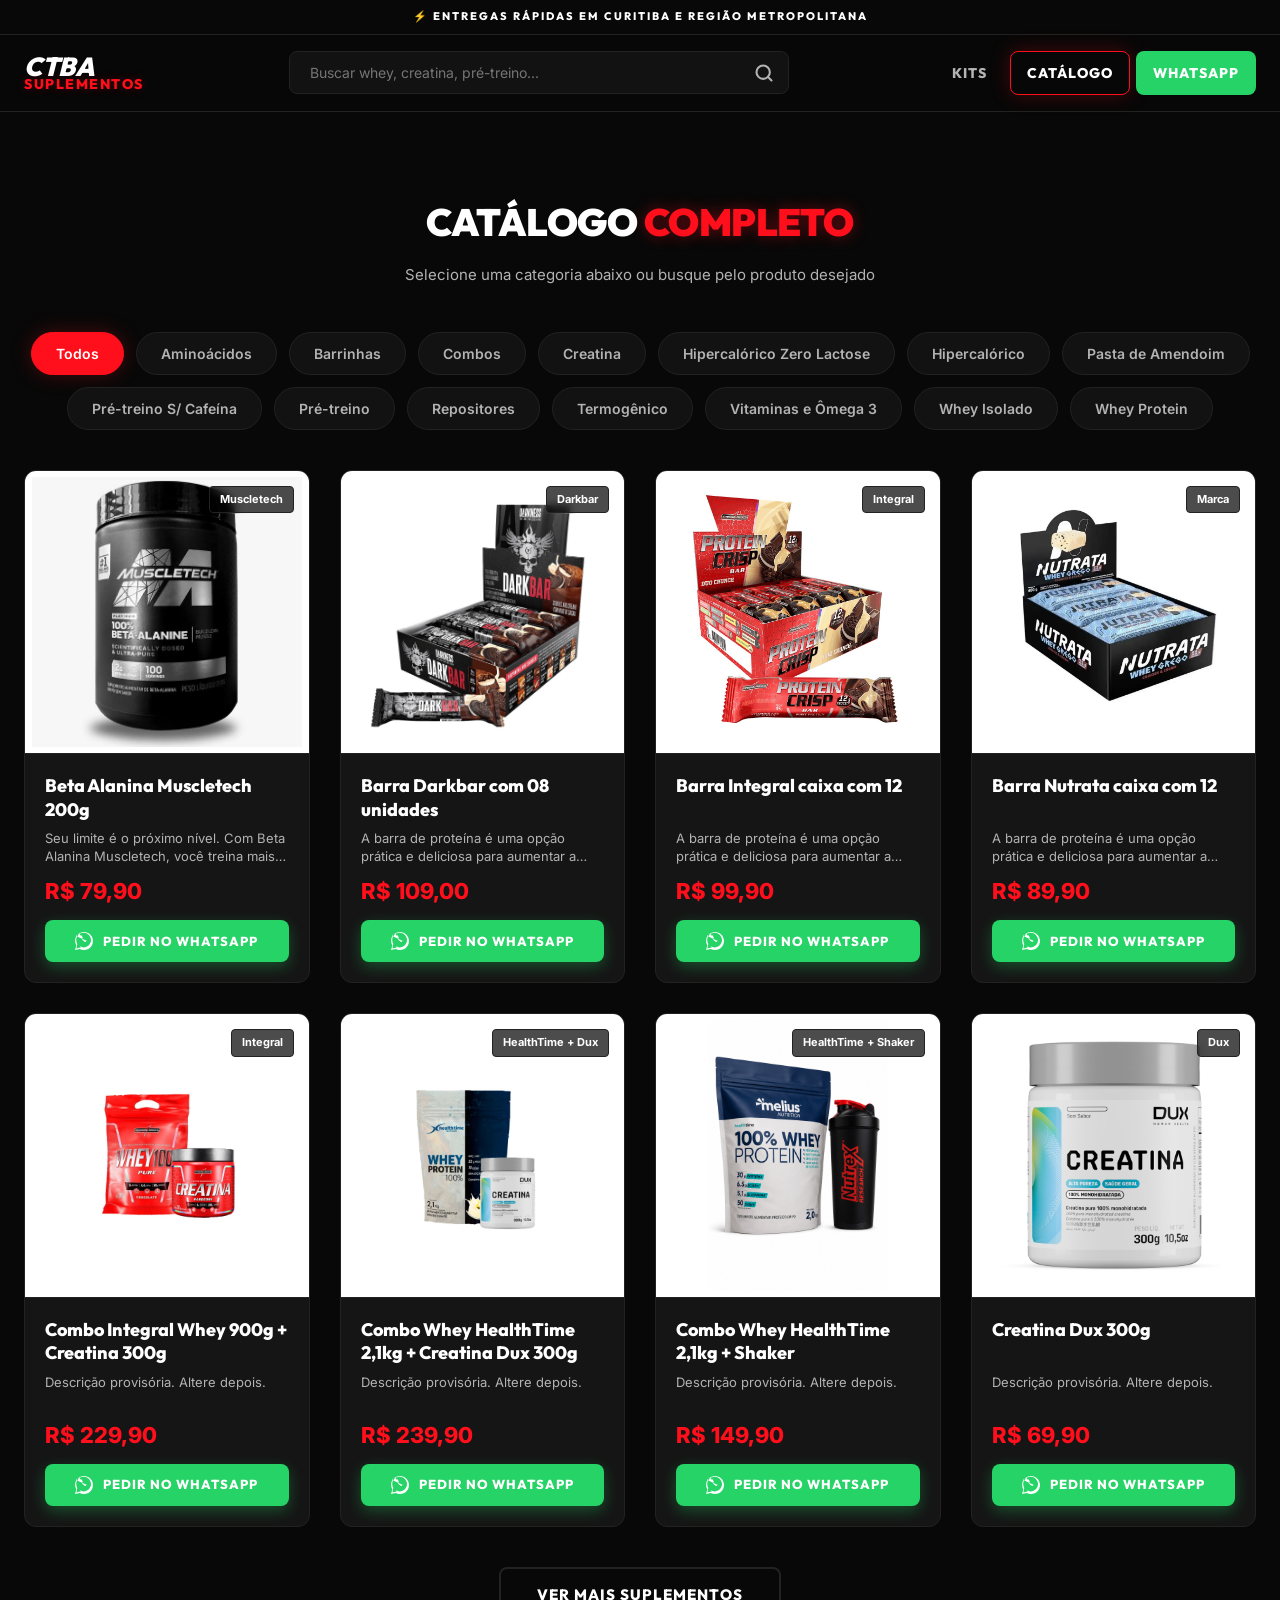
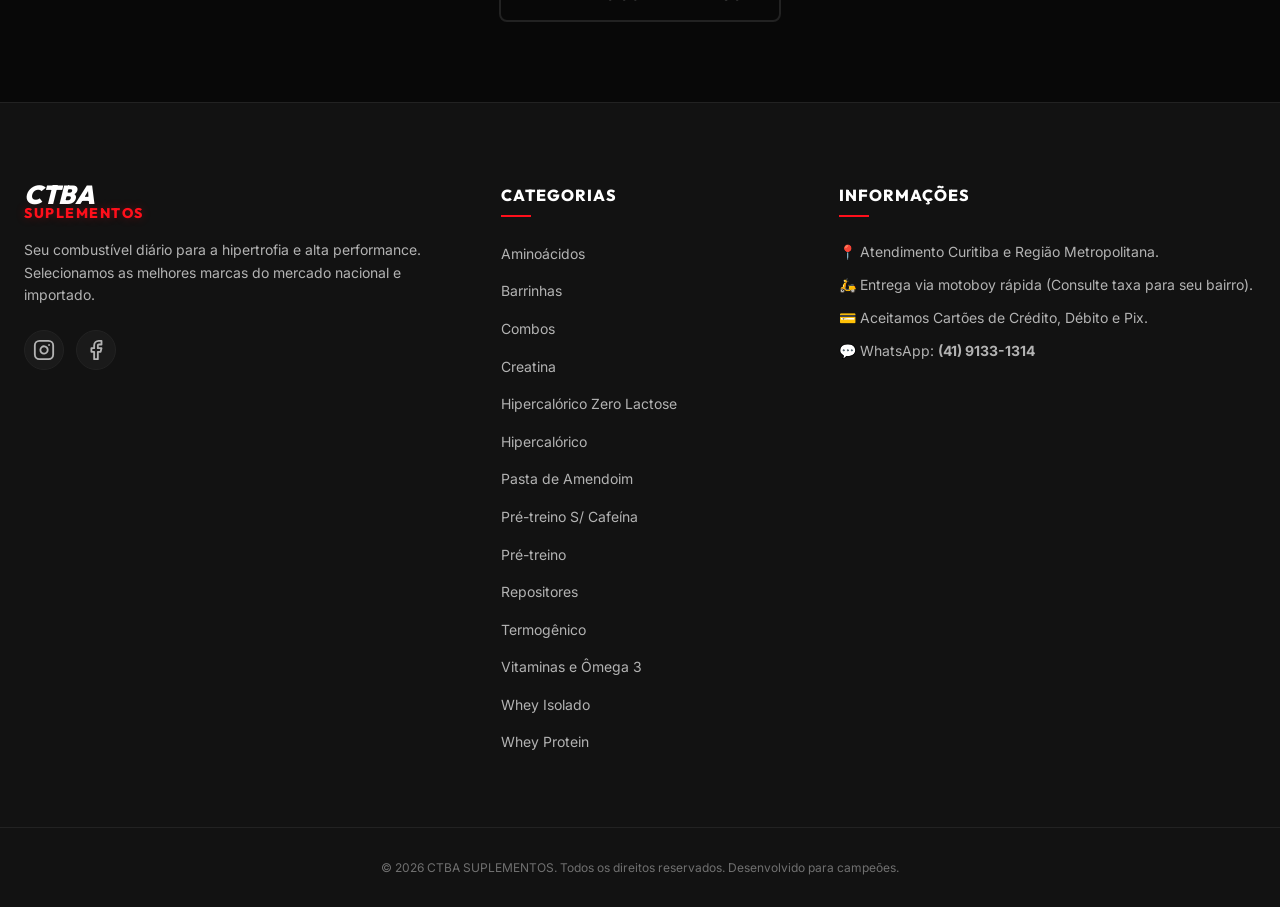
==== commit 69581298: "atualizacao catalogo" ====
--- a/catalogo.html
+++ b/catalogo.html
@@ -18,7 +18,6 @@
     <!-- Top Alert Bar -->
     <div class="top-bar">
         <span>⚡ ENTREGAS RÁPIDAS EM CURITIBA E REGIÃO METROPOLITANA</span>
-        <span class="desktop-only">| 🔥 5% DE DESCONTO NO PIX</span>
     </div>
 
     <!-- Header Section -->
